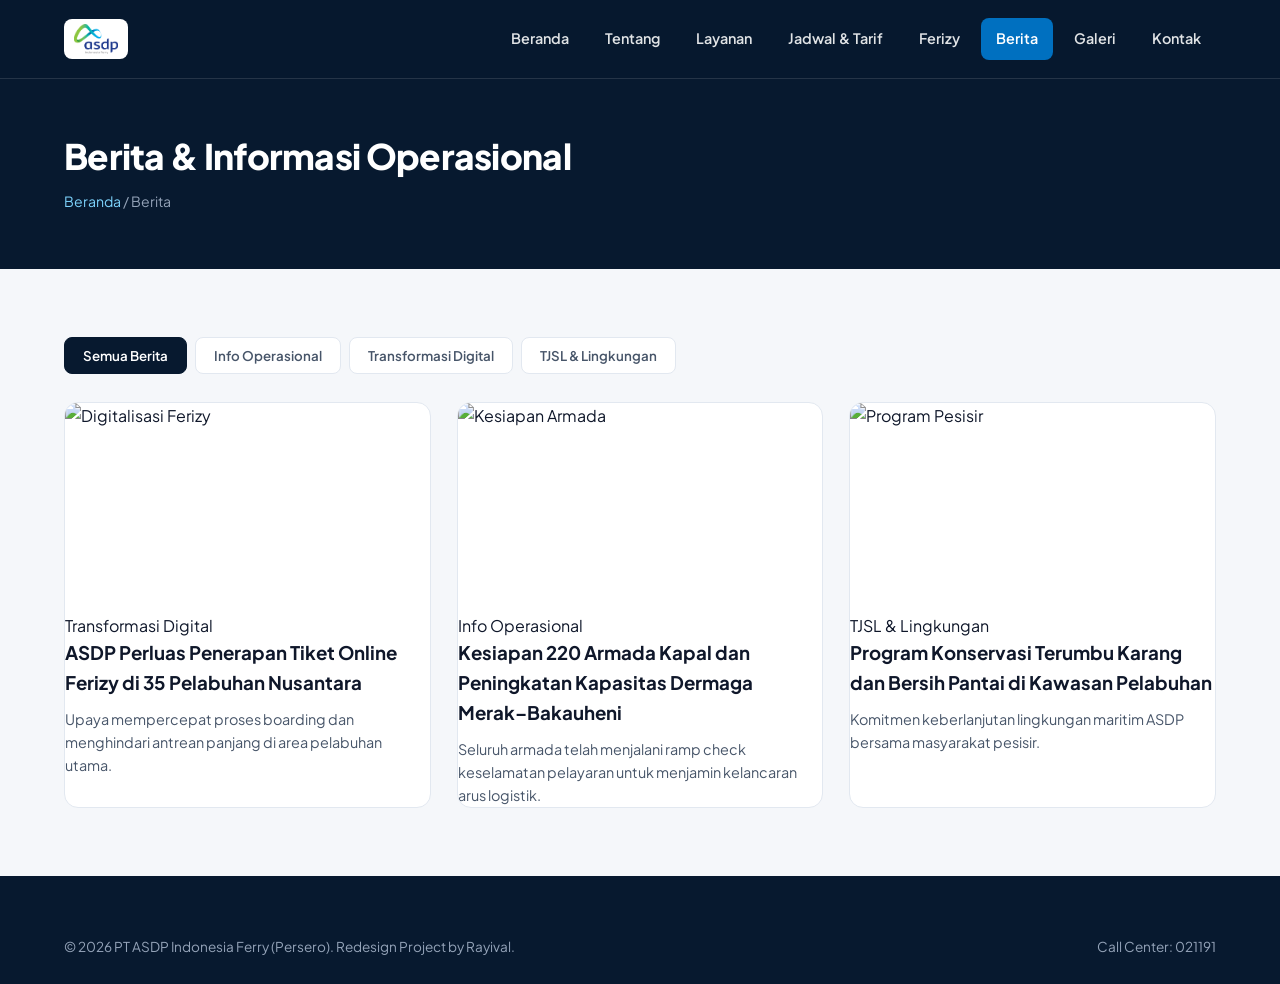
==== berita.html @ b2cc39bd "commit pertama" ====
<!DOCTYPE html>
<html lang="id">
<head>
  <meta charset="UTF-8" />
  <meta name="viewport" content="width=device-width, initial-scale=1.0" />
  <title>Berita & Pengumuman - PT ASDP Indonesia Ferry</title>
  <link rel="stylesheet" href="css/style.css" />
</head>
<body>

<header id="rayival_header">
    <div class="rayival_container rayival_nav_wrapper">
      <a href="index.html" class="rayival_logo">
        <img src="assets/logo.png" alt="Logo PT ASDP Indonesia Ferry" class="rayival_logo_img" />
      </a>
      <nav id="rayival_nav_menu">
        <ul class="rayival_nav_list">
          <li><a href="index.html" class="rayival_nav_link rayival_active">Beranda</a></li>
          <li><a href="tentang.html" class="rayival_nav_link">Tentang</a></li>
          <li><a href="layanan.html" class="rayival_nav_link">Layanan</a></li>
          <li><a href="jadwal-tarif.html" class="rayival_nav_link">Jadwal & Tarif</a></li>
          <li><a href="pemesanan.html" class="rayival_nav_link">Ferizy</a></li>
          <li><a href="berita.html" class="rayival_nav_link">Berita</a></li>
          <li><a href="galeri.html" class="rayival_nav_link">Galeri</a></li>
          <li><a href="kontak.html" class="rayival_nav_link">Kontak</a></li>
        </ul>
      </nav>
      <button id="rayival_mobile_toggle" aria-label="Buka Navigasi">&#9776;</button>
    </div>
  </header>

  <section class="rayival_page_banner">
    <div class="rayival_container">
      <h1>Berita & Informasi Operasional</h1>
      <p class="rayival_breadcrumb"><a href="index.html">Beranda</a> / Berita</p>
    </div>
  </section>

  <section class="rayival_section">
    <div class="rayival_container">
      <!-- FILTER KATEGORI -->
      <div class="rayival_filter_bar">
        <button class="rayival_filter_btn rayival_active_filter" data-filter="all">Semua Berita</button>
        <button class="rayival_filter_btn" data-filter="operasional">Info Operasional</button>
        <button class="rayival_filter_btn" data-filter="digital">Transformasi Digital</button>
        <button class="rayival_filter_btn" data-filter="csr">TJSL & Lingkungan</button>
      </div>

      <div class="rayival_grid_3">
        <article class="rayival_card rayival_berita_card" data-category="digital">
          <img src="https://images.unsplash.com/photo-1551288049-bebda4e38f71?auto=format&fit=crop&w=800&q=80" alt="Digitalisasi Ferizy" class="rayival_card_img" />
          <span class="rayival_badge">Transformasi Digital</span>
          <h3 style="margin-bottom:10px;">ASDP Perluas Penerapan Tiket Online Ferizy di 35 Pelabuhan Nusantara</h3>
          <p class="rayival_subtitle" style="font-size:0.9rem;">Upaya mempercepat proses boarding dan menghindari antrean panjang di area pelabuhan utama.</p>
        </article>

        <article class="rayival_card rayival_berita_card" data-category="operasional">
          <img src="https://images.unsplash.com/photo-1500930287596-c1ecaa373bb2?auto=format&fit=crop&w=800&q=80" alt="Kesiapan Armada" class="rayival_card_img" />
          <span class="rayival_badge">Info Operasional</span>
          <h3 style="margin-bottom:10px;">Kesiapan 220 Armada Kapal dan Peningkatan Kapasitas Dermaga Merak–Bakauheni</h3>
          <p class="rayival_subtitle" style="font-size:0.9rem;">Seluruh armada telah menjalani ramp check keselamatan pelayaran untuk menjamin kelancaran arus logistik.</p>
        </article>

        <article class="rayival_card rayival_berita_card" data-category="csr">
          <img src="https://images.unsplash.com/photo-1507525428034-b723cf961d3e?auto=format&fit=crop&w=800&q=80" alt="Program Pesisir" class="rayival_card_img" />
          <span class="rayival_badge">TJSL & Lingkungan</span>
          <h3 style="margin-bottom:10px;">Program Konservasi Terumbu Karang dan Bersih Pantai di Kawasan Pelabuhan</h3>
          <p class="rayival_subtitle" style="font-size:0.9rem;">Komitmen keberlanjutan lingkungan maritim ASDP bersama masyarakat pesisir.</p>
        </article>
      </div>
    </div>
  </section>

  <footer id="rayival_footer">
    <div class="rayival_container">
      <div class="rayival_footer_bottom" style="padding-top:0;">
        <span>&copy; 2026 PT ASDP Indonesia Ferry (Persero). Redesign Project by Rayival.</span>
        <span>Call Center: 021191</span>
      </div>
    </div>
  </footer>

  <script src="js/script.js"></script>
</body>
</html>
---- css/style.css ----
@import url('https://fonts.googleapis.com/css2?family=Plus+Jakarta+Sans:wght@400;500;600;700;800&display=swap');

:root {
  --rayival-navy: #07192F;
  --rayival-navy-soft: #0F294A;
  --rayival-blue: #0070C0;
  --rayival-blue-hover: #005696;
  --rayival-bg: #F5F7FA;
  --rayival-surface: #FFFFFF;
  --rayival-ink: #0F172A;
  --rayival-muted: #475569;
  --rayival-border: #E2E8F0;
  --rayival-radius: 14px;
  --rayival-shadow: 0 18px 36px -12px rgba(7, 25, 47, 0.12);
}

* {
  margin: 0;
  padding: 0;
  box-sizing: border-box;
  font-family: 'Plus Jakarta Sans', sans-serif;
}

html {
  scroll-behavior: smooth;
}

body {
  background-color: var(--rayival-bg);
  color: var(--rayival-ink);
  line-height: 1.6;
  overflow-x: hidden;
  -webkit-font-smoothing: antialiased;
}

.rayival_container {
  width: 90%;
  max-width: 1240px;
  margin: 0 auto;
}

#rayival_header {
  position: fixed;
  top: 0;
  left: 0;
  right: 0;
  z-index: 1000;
  background: rgba(7, 25, 47, 0.65);
  backdrop-filter: blur(14px);
  -webkit-backdrop-filter: blur(14px);
  border-bottom: 1px solid rgba(255, 255, 255, 0.12);
  transition: background-color 0.3s ease, box-shadow 0.3s ease, border-color 0.3s ease;
}

#rayival_header.rayival_scrolled {
  background: rgba(255, 255, 255, 0.97);
  border-bottom: 1px solid var(--rayival-border);
  box-shadow: 0 4px 20px rgba(7, 25, 47, 0.06);
}

.rayival_nav_wrapper {
  display: flex;
  align-items: center;
  justify-content: space-between;
  height: 78px;
}

.rayival_logo {
  display: flex;
  align-items: center;
  text-decoration: none;
}

.rayival_logo_img {
  height: 40px;
  width: auto;
  object-fit: contain;
  background: var(--rayival-surface);
  padding: 5px 10px;
  border-radius: 8px;
}

.rayival_nav_list {
  display: flex;
  align-items: center;
  list-style: none;
  gap: 6px;
}

.rayival_nav_link {
  display: inline-block;
  text-decoration: none;
  color: rgba(255, 255, 255, 0.88);
  font-size: 0.9rem;
  font-weight: 600;
  padding: 9px 15px;
  border-radius: 8px;
  transition: all 0.25s ease;
}

.rayival_nav_link:hover {
  color: #FFFFFF;
  background: rgba(255, 255, 255, 0.16);
}

.rayival_nav_link.rayival_active {
  color: #FFFFFF;
  background: var(--rayival-blue);
}

#rayival_header.rayival_scrolled .rayival_nav_link {
  color: var(--rayival-muted);
}

#rayival_header.rayival_scrolled .rayival_nav_link:hover {
  color: var(--rayival-navy);
  background: var(--rayival-bg);
}

#rayival_header.rayival_scrolled .rayival_nav_link.rayival_active {
  color: #FFFFFF;
  background: var(--rayival-blue);
}

#rayival_mobile_toggle {
  display: none;
  background: rgba(255, 255, 255, 0.15);
  border: 1px solid rgba(255, 255, 255, 0.3);
  color: #FFFFFF;
  font-size: 1.3rem;
  padding: 6px 12px;
  border-radius: 8px;
  cursor: pointer;
}

#rayival_header.rayival_scrolled #rayival_mobile_toggle {
  color: var(--rayival-navy);
  border-color: var(--rayival-border);
  background: var(--rayival-bg);
}

#rayival_hero {
  position: relative;
  min-height: 88vh;
  display: flex;
  align-items: center;
  padding: 130px 0 150px;
  background-color: var(--rayival-navy);
  color: #FFFFFF;
  overflow: hidden;
}

.rayival_hero_slides {
  position: absolute;
  inset: 0;
  z-index: 0;
}

.rayival_hero_slide {
  position: absolute;
  inset: 0;
  background-size: cover;
  background-position: center;
  opacity: 0;
  transform: scale(1.04);
  transition: opacity 1s ease, transform 6s ease;
}

.rayival_hero_slide.rayival_slide_active {
  opacity: 1;
  transform: scale(1);
}

.rayival_hero_overlay {
  position: absolute;
  inset: 0;
  z-index: 1;
  background: linear-gradient(100deg, rgba(7, 25, 47, 0.9) 38%, rgba(7, 25, 47, 0.38) 100%);
}

.rayival_hero_inner {
  position: relative;
  z-index: 2;
  max-width: 700px;
}

.rayival_hero_kicker {
  display: inline-block;
  font-size: 0.78rem;
  font-weight: 700;
  letter-spacing: 0.12em;
  text-transform: uppercase;
  color: #7DD3FC;
  margin-bottom: 14px;
}

.rayival_hero_title {
  font-size: 3.25rem;
  font-weight: 800;
  line-height: 1.14;
  letter-spacing: -0.03em;
  margin-bottom: 18px;
}

.rayival_hero_desc {
  font-size: 1.06rem;
  color: #E2E8F0;
  margin-bottom: 32px;
  max-width: 560px;
}

.rayival_slide_dots {
  display: flex;
  gap: 10px;
  margin-top: 40px;
}

.rayival_slide_dot {
  width: 30px;
  height: 4px;
  border-radius: 4px;
  background: rgba(255, 255, 255, 0.32);
  border: none;
  cursor: pointer;
  transition: all 0.3s ease;
}

.rayival_slide_dot.rayival_dot_active {
  width: 52px;
  background: #FFFFFF;
}

.rayival_btn_group {
  display: flex;
  gap: 14px;
  flex-wrap: wrap;
}

.rayival_btn {
  display: inline-flex;
  align-items: center;
  justify-content: center;
  padding: 13px 26px;
  border-radius: 10px;
  font-weight: 700;
  font-size: 0.92rem;
  text-decoration: none;
  border: none;
  cursor: pointer;
  transition: all 0.25s ease;
}

.rayival_btn_primary {
  background: var(--rayival-blue);
  color: #FFFFFF;
}

.rayival_btn_primary:hover {
  background: var(--rayival-blue-hover);
  transform: translateY(-2px);
}

.rayival_btn_glass {
  background: rgba(255, 255, 255, 0.12);
  color: #FFFFFF;
  border: 1px solid rgba(255, 255, 255, 0.35);
}

.rayival_btn_glass:hover {
  background: rgba(255, 255, 255, 0.22);
}

.rayival_btn_outline {
  background: var(--rayival-surface);
  color: var(--rayival-navy);
  border: 1.5px solid var(--rayival-border);
}

.rayival_btn_outline:hover {
  border-color: var(--rayival-blue);
  color: var(--rayival-blue);
}

.rayival_floating_wrap {
  position: relative;
  z-index: 10;
  margin-top: -76px;
  margin-bottom: 56px;
}

.rayival_floating_card,
.rayival_widget_card {
  background: var(--rayival-surface);
  border-radius: 16px;
  padding: 28px 32px;
  box-shadow: 0 24px 48px -12px rgba(7, 25, 47, 0.14);
  border: 1px solid var(--rayival-border);
}

.rayival_widget_title {
  font-size: 1.25rem;
  font-weight: 800;
  color: var(--rayival-navy);
  margin-bottom: 6px;
}

.rayival_bar_top {
  display: flex;
  justify-content: space-between;
  align-items: center;
  margin-bottom: 18px;
  flex-wrap: wrap;
  gap: 8px;
}

.rayival_bar_title {
  font-size: 1.08rem;
  font-weight: 800;
  color: var(--rayival-navy);
}

.rayival_bar_grid {
  display: grid;
  grid-template-columns: 1.3fr 1.3fr 1fr auto;
  gap: 16px;
  align-items: end;
}

.rayival_form_group {
  margin-bottom: 16px;
}

.rayival_label {
  display: block;
  font-size: 0.76rem;
  font-weight: 700;
  text-transform: uppercase;
  letter-spacing: 0.05em;
  color: var(--rayival-muted);
  margin-bottom: 6px;
}

.rayival_select,
.rayival_input,
.rayival_textarea {
  width: 100%;
  padding: 12px 14px;
  border: 1.5px solid var(--rayival-border);
  border-radius: 10px;
  font-size: 0.92rem;
  font-weight: 500;
  color: var(--rayival-ink);
  background: var(--rayival-bg);
  transition: border-color 0.2s, background-color 0.2s;
}

.rayival_select:focus,
.rayival_input:focus,
.rayival_textarea:focus {
  outline: none;
  border-color: var(--rayival-blue);
  background: var(--rayival-surface);
}

.rayival_result_box {
  margin-top: 16px;
  padding: 14px 18px;
  background: #F0F7FF;
  border-left: 4px solid var(--rayival-blue);
  border-radius: 8px;
  font-size: 0.92rem;
  color: var(--rayival-navy);
}

.rayival_alert_success {
  display: none;
  background: #ECFDF5;
  border: 1px solid #A7F3D0;
  color: #065F46;
  padding: 14px 16px;
  border-radius: 10px;
  margin-top: 16px;
  font-size: 0.92rem;
  font-weight: 500;
}

.rayival_page_banner {
  background: var(--rayival-navy);
  color: #FFFFFF;
  padding: 128px 0 56px;
}

.rayival_page_banner h1 {
  font-size: 2.2rem;
  font-weight: 800;
  letter-spacing: -0.02em;
  margin-bottom: 6px;
}

.rayival_breadcrumb {
  font-size: 0.88rem;
  color: #94A3B8;
}

.rayival_breadcrumb a {
  color: #7DD3FC;
  text-decoration: none;
}

.rayival_section {
  padding: 68px 0;
}

.rayival_section_alt {
  padding: 68px 0;
  background: var(--rayival-surface);
  border-top: 1px solid var(--rayival-border);
  border-bottom: 1px solid var(--rayival-border);
}

.rayival_section_header {
  max-width: 640px;
  margin-bottom: 40px;
}

.rayival_eyebrow {
  display: block;
  font-size: 0.78rem;
  font-weight: 700;
  letter-spacing: 0.1em;
  text-transform: uppercase;
  color: var(--rayival-blue);
  margin-bottom: 8px;
}

.rayival_title {
  font-size: 2.05rem;
  font-weight: 800;
  color: var(--rayival-navy);
  letter-spacing: -0.025em;
  line-height: 1.22;
  margin-bottom: 10px;
}

.rayival_subtitle {
  color: var(--rayival-muted);
  font-size: 0.96rem;
}

.rayival_grid_4 {
  display: grid;
  grid-template-columns: repeat(4, 1fr);
  gap: 20px;
}

.rayival_grid_3 {
  display: grid;
  grid-template-columns: repeat(3, 1fr);
  gap: 26px;
}

.rayival_grid_2 {
  display: grid;
  grid-template-columns: repeat(2, 1fr);
  gap: 32px;
}

.rayival_stat_card {
  background: var(--rayival-surface);
  padding: 26px;
  border-radius: var(--rayival-radius);
  border: 1px solid var(--rayival-border);
}

.rayival_stat_num {
  font-size: 2.1rem;
  font-weight: 800;
  color: var(--rayival-navy);
  letter-spacing: -0.02em;
}

.rayival_stat_label {
  color: var(--rayival-muted);
  font-size: 0.88rem;
  font-weight: 600;
  margin-top: 4px;
}

.rayival_card {
  background: var(--rayival-surface);
  border-radius: var(--rayival-radius);
  overflow: hidden;
  border: 1px solid var(--rayival-border);
  transition: transform 0.25s ease, box-shadow 0.25s ease;
}

.rayival_card:hover {
  transform: translateY(-4px);
  box-shadow: var(--rayival-shadow);
}

.rayival_card_img {
  width: 100%;
  height: 210px;
  object-fit: cover;
  display: block;
}

.rayival_card_body {
  padding: 24px;
}

.rayival_pill {
  display: inline-block;
  padding: 4px 10px;
  border-radius: 6px;
  font-size: 0.76rem;
  font-weight: 700;
}

.rayival_pill_blue {
  background: #EFF6FF;
  color: #1D4ED8;
}

.rayival_pill_green {
  background: #ECFDF5;
  color: #047857;
}

.rayival_table_wrap {
  overflow-x: auto;
  background: var(--rayival-surface);
  border-radius: var(--rayival-radius);
  border: 1px solid var(--rayival-border);
}

.rayival_table {
  width: 100%;
  border-collapse: collapse;
  text-align: left;
}

.rayival_table th {
  background: var(--rayival-bg);
  color: var(--rayival-navy);
  padding: 15px 20px;
  font-size: 0.82rem;
  font-weight: 700;
  text-transform: uppercase;
  border-bottom: 1px solid var(--rayival-border);
}

.rayival_table td {
  padding: 15px 20px;
  border-bottom: 1px solid var(--rayival-border);
  font-size: 0.92rem;
}

.rayival_table tr:last-child td {
  border-bottom: none;
}

.rayival_filter_bar {
  display: flex;
  gap: 8px;
  flex-wrap: wrap;
  margin-bottom: 28px;
}

.rayival_filter_btn {
  padding: 9px 18px;
  border-radius: 8px;
  border: 1px solid var(--rayival-border);
  background: var(--rayival-surface);
  color: var(--rayival-muted);
  font-weight: 600;
  cursor: pointer;
  transition: all 0.2s ease;
}

.rayival_filter_btn.rayival_active_filter,
.rayival_filter_btn:hover {
  background: var(--rayival-navy);
  color: #FFFFFF;
  border-color: var(--rayival-navy);
}

.rayival_gallery_item {
  position: relative;
  border-radius: var(--rayival-radius);
  overflow: hidden;
  cursor: pointer;
  height: 250px;
}

.rayival_gallery_item img {
  width: 100%;
  height: 100%;
  object-fit: cover;
  transition: transform 0.35s ease;
}

.rayival_gallery_item:hover img {
  transform: scale(1.05);
}

.rayival_gallery_caption {
  position: absolute;
  bottom: 0;
  left: 0;
  right: 0;
  background: linear-gradient(transparent, rgba(7, 25, 47, 0.92));
  color: #FFFFFF;
  padding: 20px 16px 14px;
  font-size: 0.92rem;
  font-weight: 600;
}

#rayival_lightbox {
  display: none;
  position: fixed;
  inset: 0;
  background: rgba(7, 25, 47, 0.9);
  z-index: 2000;
  align-items: center;
  justify-content: center;
  padding: 20px;
}

.rayival_lightbox_content {
  max-width: 820px;
  width: 100%;
  background: var(--rayival-surface);
  border-radius: var(--rayival-radius);
  overflow: hidden;
}

.rayival_lightbox_content img {
  width: 100%;
  max-height: 70vh;
  object-fit: cover;
}

.rayival_lightbox_footer {
  padding: 16px 22px;
  display: flex;
  justify-content: space-between;
  align-items: center;
}

#rayival_footer {
  background: var(--rayival-navy);
  color: #94A3B8;
  padding: 60px 0 26px;
}

.rayival_footer_grid {
  display: grid;
  grid-template-columns: 1.4fr 1fr 1fr 1.2fr;
  gap: 32px;
  padding-bottom: 36px;
  border-bottom: 1px solid rgba(255, 255, 255, 0.1);
}

.rayival_footer_title {
  color: #FFFFFF;
  font-size: 0.96rem;
  font-weight: 700;
  margin-bottom: 14px;
}

.rayival_footer_links {
  list-style: none;
}

.rayival_footer_links li {
  margin-bottom: 9px;
}

.rayival_footer_links a {
  color: #94A3B8;
  text-decoration: none;
  font-size: 0.88rem;
  transition: color 0.2s ease;
}

.rayival_footer_links a:hover {
  color: #FFFFFF;
}

.rayival_footer_bottom {
  padding-top: 22px;
  display: flex;
  justify-content: space-between;
  align-items: center;
  flex-wrap: wrap;
  gap: 12px;
  font-size: 0.85rem;
}

@media (max-width: 992px) {
  .rayival_bar_grid,
  .rayival_grid_2,
  .rayival_footer_grid {
    grid-template-columns: 1fr;
  }

  .rayival_grid_4,
  .rayival_grid_3 {
    grid-template-columns: repeat(2, 1fr);
  }

  .rayival_hero_title {
    font-size: 2.4rem;
  }
}

@media (max-width: 768px) {
  #rayival_mobile_toggle {
    display: block;
  }

  #rayival_nav_menu {
    display: none;
    position: absolute;
    top: 78px;
    left: 0;
    right: 0;
    background: var(--rayival-surface);
    padding: 16px;
    border-bottom: 1px solid var(--rayival-border);
    box-shadow: 0 12px 24px rgba(0, 0, 0, 0.1);
  }

  #rayival_nav_menu.rayival_menu_open {
    display: block;
  }

  .rayival_nav_list {
    flex-direction: column;
    align-items: stretch;
  }

  .rayival_nav_link {
    display: block;
    color: var(--rayival-ink);
  }

  .rayival_nav_link:hover {
    color: var(--rayival-navy);
    background: var(--rayival-bg);
  }

  .rayival_nav_link.rayival_active {
    color: #FFFFFF;
    background: var(--rayival-blue);
  }

  .rayival_grid_4,
  .rayival_grid_3 {
    grid-template-columns: 1fr;
  }

  .rayival_hero_title {
    font-size: 2rem;
  }
}
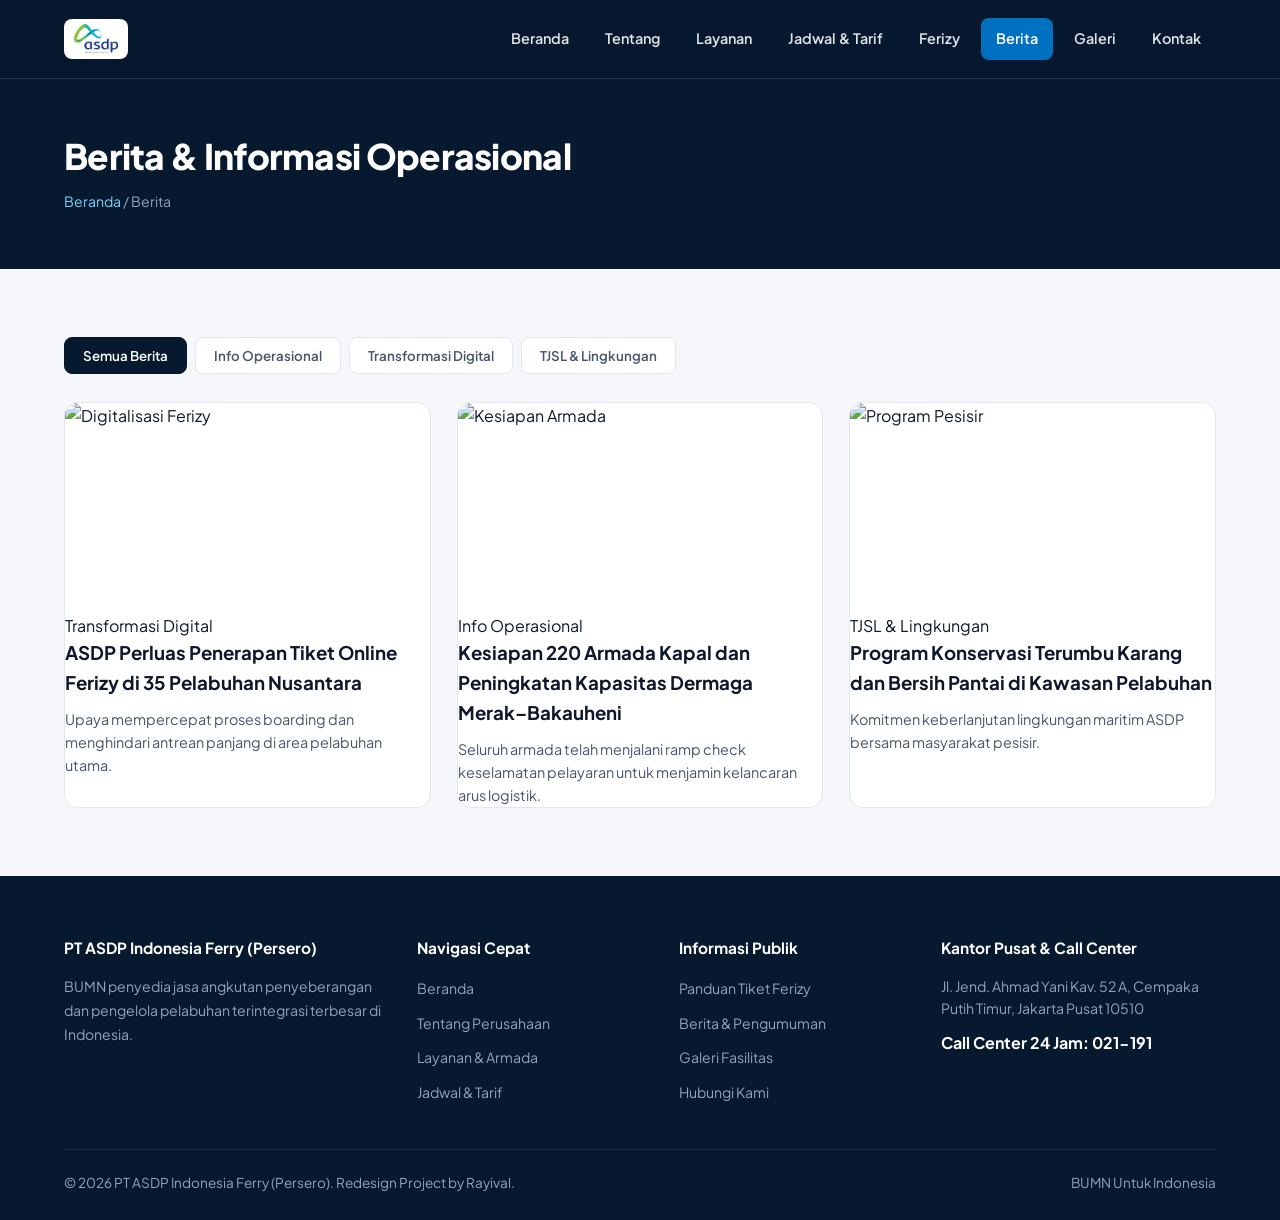
==== commit 1f621337: "update footer di semua page" ====
--- a/berita.html
+++ b/berita.html
@@ -71,11 +71,41 @@
     </div>
   </section>
 
+<!-- FOOTER -->
   <footer id="rayival_footer">
     <div class="rayival_container">
-      <div class="rayival_footer_bottom" style="padding-top:0;">
+      <div class="rayival_footer_grid">
+        <div>
+          <h4 class="rayival_footer_title">PT ASDP Indonesia Ferry (Persero)</h4>
+          <p style="font-size: 0.88rem; line-height: 1.7;">BUMN penyedia jasa angkutan penyeberangan dan pengelola pelabuhan terintegrasi terbesar di Indonesia.</p>
+        </div>
+        <div>
+          <h4 class="rayival_footer_title">Navigasi Cepat</h4>
+          <ul class="rayival_footer_links">
+            <li><a href="index.html">Beranda</a></li>
+            <li><a href="tentang.html">Tentang Perusahaan</a></li>
+            <li><a href="layanan.html">Layanan & Armada</a></li>
+            <li><a href="jadwal-tarif.html">Jadwal & Tarif</a></li>
+          </ul>
+        </div>
+        <div>
+          <h4 class="rayival_footer_title">Informasi Publik</h4>
+          <ul class="rayival_footer_links">
+            <li><a href="pemesanan.html">Panduan Tiket Ferizy</a></li>
+            <li><a href="berita.html">Berita & Pengumuman</a></li>
+            <li><a href="galeri.html">Galeri Fasilitas</a></li>
+            <li><a href="kontak.html">Hubungi Kami</a></li>
+          </ul>
+        </div>
+        <div>
+          <h4 class="rayival_footer_title">Kantor Pusat & Call Center</h4>
+          <p style="font-size: 0.88rem;">Jl. Jend. Ahmad Yani Kav. 52 A, Cempaka Putih Timur, Jakarta Pusat 10510</p>
+          <p style="margin-top: 10px; color: #FFFFFF; font-weight: 700;">Call Center 24 Jam: 021-191</p>
+        </div>
+      </div>
+      <div class="rayival_footer_bottom">
         <span>&copy; 2026 PT ASDP Indonesia Ferry (Persero). Redesign Project by Rayival.</span>
-        <span>Call Center: 021191</span>
+        <span>BUMN Untuk Indonesia</span>
       </div>
     </div>
   </footer>
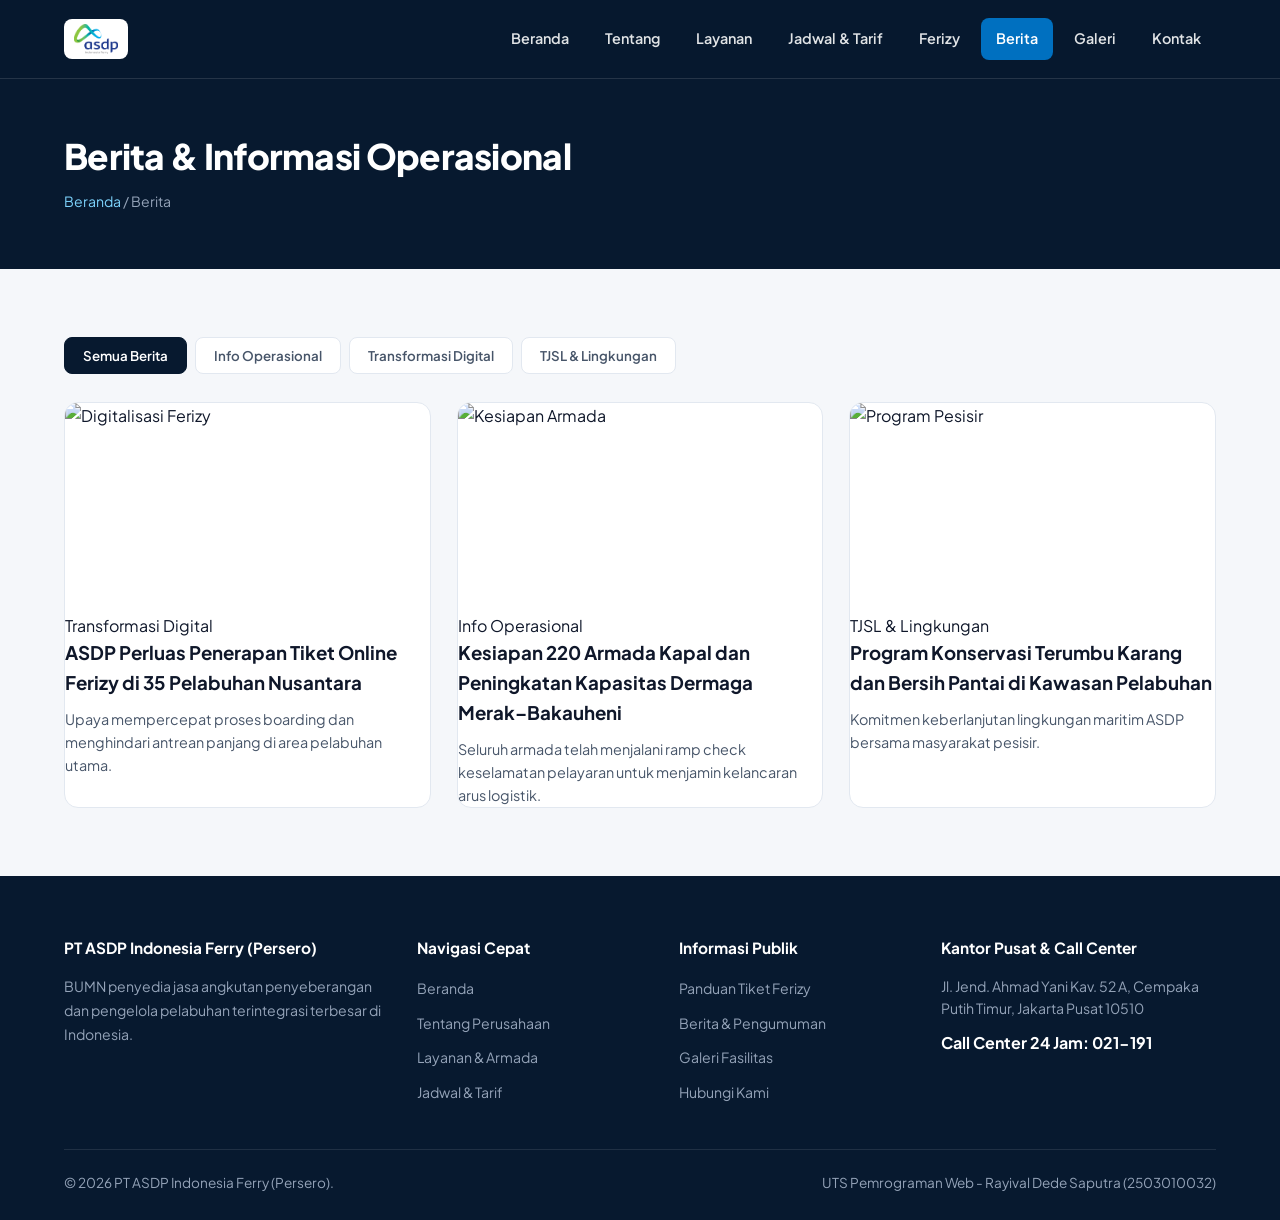
==== commit 4ca46dd4: "update header dan footer di panggil" ====
--- a/berita.html
+++ b/berita.html
@@ -8,26 +8,8 @@
 </head>
 <body>
 
-<header id="rayival_header">
-    <div class="rayival_container rayival_nav_wrapper">
-      <a href="index.html" class="rayival_logo">
-        <img src="assets/logo.png" alt="Logo PT ASDP Indonesia Ferry" class="rayival_logo_img" />
-      </a>
-      <nav id="rayival_nav_menu">
-        <ul class="rayival_nav_list">
-          <li><a href="index.html" class="rayival_nav_link rayival_active">Beranda</a></li>
-          <li><a href="tentang.html" class="rayival_nav_link">Tentang</a></li>
-          <li><a href="layanan.html" class="rayival_nav_link">Layanan</a></li>
-          <li><a href="jadwal-tarif.html" class="rayival_nav_link">Jadwal & Tarif</a></li>
-          <li><a href="pemesanan.html" class="rayival_nav_link">Ferizy</a></li>
-          <li><a href="berita.html" class="rayival_nav_link">Berita</a></li>
-          <li><a href="galeri.html" class="rayival_nav_link">Galeri</a></li>
-          <li><a href="kontak.html" class="rayival_nav_link">Kontak</a></li>
-        </ul>
-      </nav>
-      <button id="rayival_mobile_toggle" aria-label="Buka Navigasi">&#9776;</button>
-    </div>
-  </header>
+  <!-- HEADER -->
+  <div id="rayival_header_placeholder"></div>
 
   <section class="rayival_page_banner">
     <div class="rayival_container">
@@ -71,44 +53,8 @@
     </div>
   </section>
 
-<!-- FOOTER -->
-  <footer id="rayival_footer">
-    <div class="rayival_container">
-      <div class="rayival_footer_grid">
-        <div>
-          <h4 class="rayival_footer_title">PT ASDP Indonesia Ferry (Persero)</h4>
-          <p style="font-size: 0.88rem; line-height: 1.7;">BUMN penyedia jasa angkutan penyeberangan dan pengelola pelabuhan terintegrasi terbesar di Indonesia.</p>
-        </div>
-        <div>
-          <h4 class="rayival_footer_title">Navigasi Cepat</h4>
-          <ul class="rayival_footer_links">
-            <li><a href="index.html">Beranda</a></li>
-            <li><a href="tentang.html">Tentang Perusahaan</a></li>
-            <li><a href="layanan.html">Layanan & Armada</a></li>
-            <li><a href="jadwal-tarif.html">Jadwal & Tarif</a></li>
-          </ul>
-        </div>
-        <div>
-          <h4 class="rayival_footer_title">Informasi Publik</h4>
-          <ul class="rayival_footer_links">
-            <li><a href="pemesanan.html">Panduan Tiket Ferizy</a></li>
-            <li><a href="berita.html">Berita & Pengumuman</a></li>
-            <li><a href="galeri.html">Galeri Fasilitas</a></li>
-            <li><a href="kontak.html">Hubungi Kami</a></li>
-          </ul>
-        </div>
-        <div>
-          <h4 class="rayival_footer_title">Kantor Pusat & Call Center</h4>
-          <p style="font-size: 0.88rem;">Jl. Jend. Ahmad Yani Kav. 52 A, Cempaka Putih Timur, Jakarta Pusat 10510</p>
-          <p style="margin-top: 10px; color: #FFFFFF; font-weight: 700;">Call Center 24 Jam: 021-191</p>
-        </div>
-      </div>
-      <div class="rayival_footer_bottom">
-        <span>&copy; 2026 PT ASDP Indonesia Ferry (Persero). Redesign Project by Rayival.</span>
-        <span>BUMN Untuk Indonesia</span>
-      </div>
-    </div>
-  </footer>
+  <!-- FOOTER -->
+  <div id="rayival_footer_placeholder"></div>
 
   <script src="js/script.js"></script>
 </body>
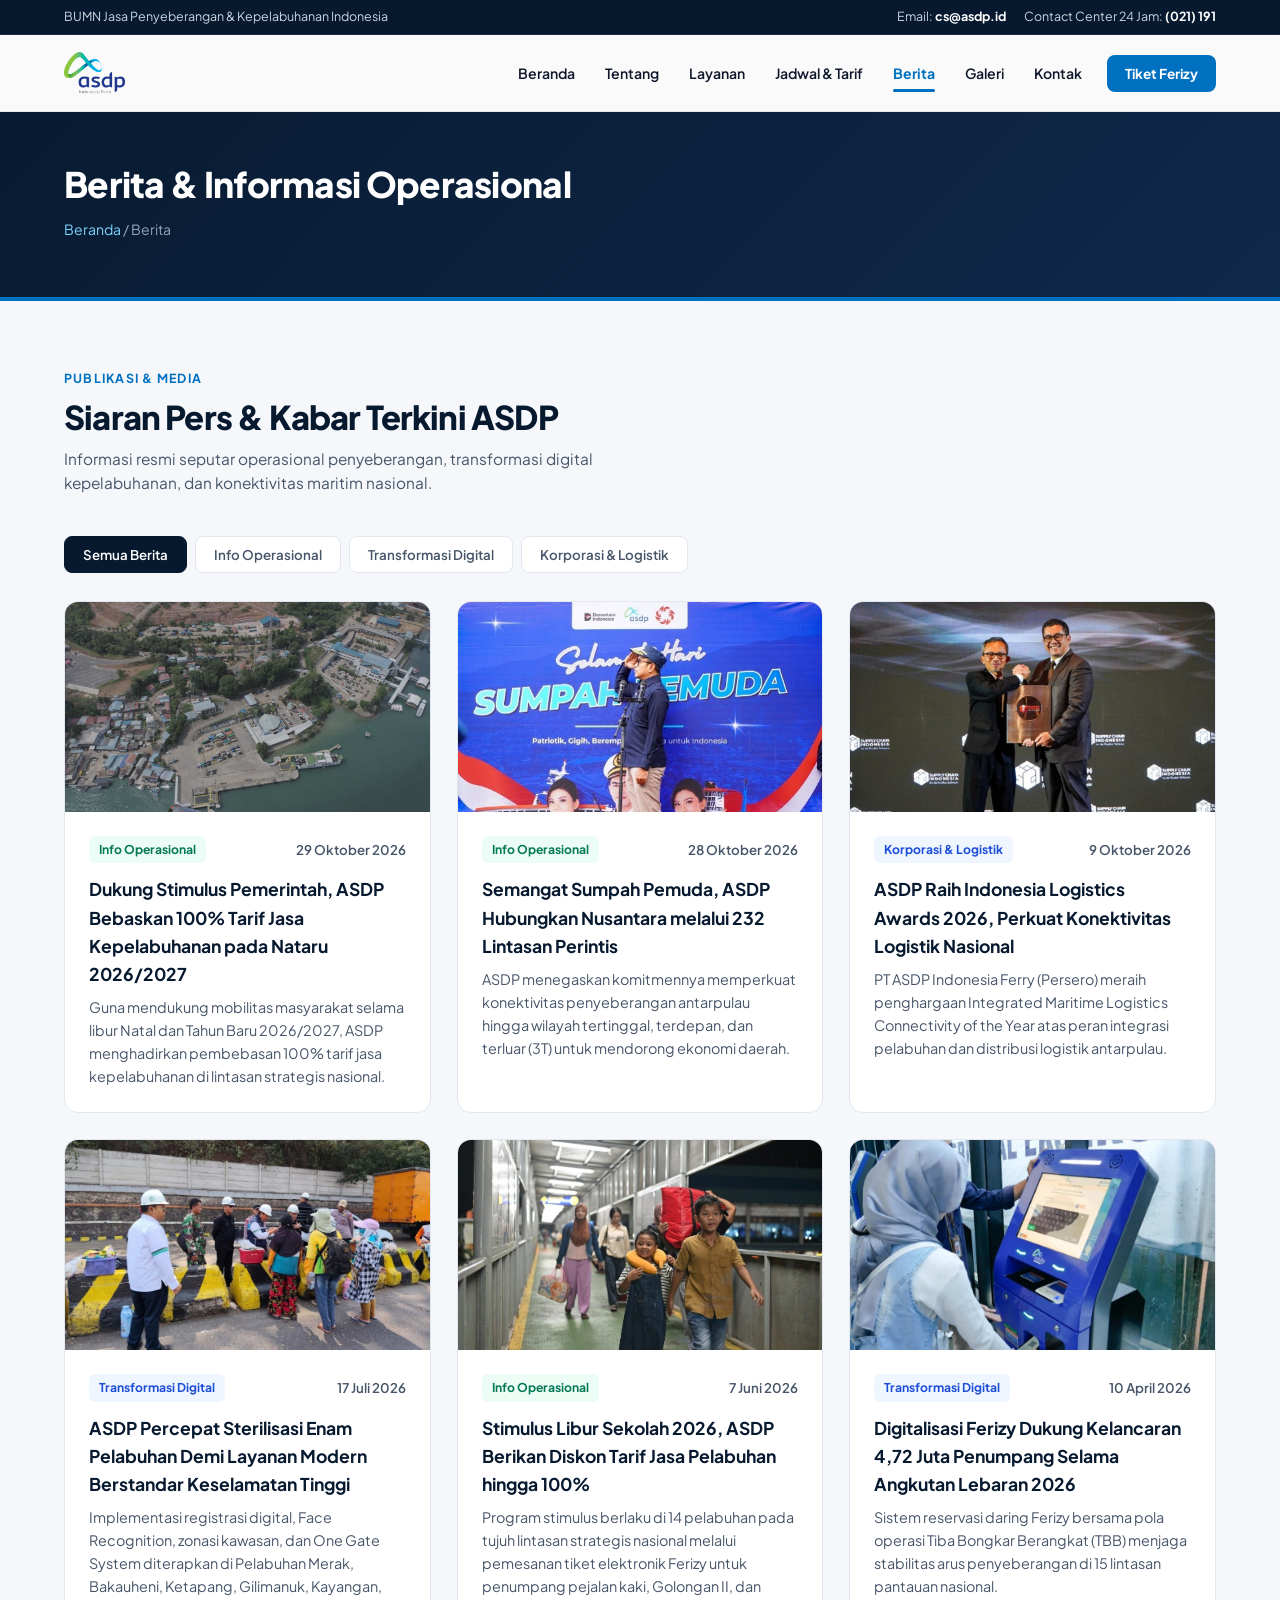
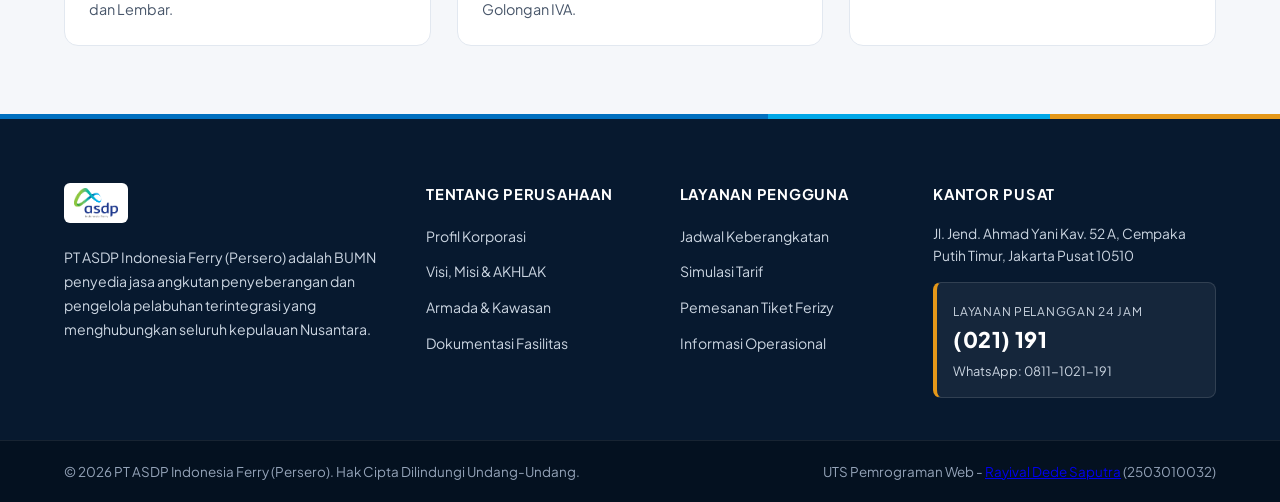
==== commit 2dd8d49b: "update beberapa section" ====
--- a/berita.html
+++ b/berita.html
@@ -3,57 +3,125 @@
 <head>
   <meta charset="UTF-8" />
   <meta name="viewport" content="width=device-width, initial-scale=1.0" />
-  <title>Berita & Pengumuman - PT ASDP Indonesia Ferry</title>
+  <title>Berita &amp; Pengumuman - PT ASDP Indonesia Ferry (Persero)</title>
   <link rel="stylesheet" href="css/style.css" />
 </head>
 <body>
 
-  <!-- HEADER -->
+  <!-- Header -->
   <div id="rayival_header_placeholder"></div>
 
   <section class="rayival_page_banner">
     <div class="rayival_container">
-      <h1>Berita & Informasi Operasional</h1>
+      <h1>Berita &amp; Informasi Operasional</h1>
       <p class="rayival_breadcrumb"><a href="index.html">Beranda</a> / Berita</p>
     </div>
   </section>
 
   <section class="rayival_section">
     <div class="rayival_container">
-      <!-- FILTER KATEGORI -->
+      <div class="rayival_section_header">
+        <span class="rayival_eyebrow">Publikasi &amp; Media</span>
+        <h2 class="rayival_title">Siaran Pers &amp; Kabar Terkini ASDP</h2>
+        <p class="rayival_subtitle">Informasi resmi seputar operasional penyeberangan, transformasi digital kepelabuhanan, dan konektivitas maritim nasional.</p>
+      </div>
+
       <div class="rayival_filter_bar">
         <button class="rayival_filter_btn rayival_active_filter" data-filter="all">Semua Berita</button>
         <button class="rayival_filter_btn" data-filter="operasional">Info Operasional</button>
         <button class="rayival_filter_btn" data-filter="digital">Transformasi Digital</button>
-        <button class="rayival_filter_btn" data-filter="csr">TJSL & Lingkungan</button>
+        <button class="rayival_filter_btn" data-filter="korporasi">Korporasi &amp; Logistik</button>
       </div>
 
       <div class="rayival_grid_3">
-        <article class="rayival_card rayival_berita_card" data-category="digital">
-          <img src="https://images.unsplash.com/photo-1551288049-bebda4e38f71?auto=format&fit=crop&w=800&q=80" alt="Digitalisasi Ferizy" class="rayival_card_img" />
-          <span class="rayival_badge">Transformasi Digital</span>
-          <h3 style="margin-bottom:10px;">ASDP Perluas Penerapan Tiket Online Ferizy di 35 Pelabuhan Nusantara</h3>
-          <p class="rayival_subtitle" style="font-size:0.9rem;">Upaya mempercepat proses boarding dan menghindari antrean panjang di area pelabuhan utama.</p>
+        <article class="rayival_card rayival_berita_card" data-category="operasional">
+          <img src="assets/berita/bebasTarif.png" alt="Stimulus Tarif Jasa Kepelabuhanan Nataru 2026/2027" class="rayival_card_img" />
+          <div class="rayival_card_body">
+            <div style="display: flex; justify-content: space-between; align-items: center; gap: 8px; flex-wrap: wrap;">
+              <span class="rayival_pill rayival_pill_green">Info Operasional</span>
+              <small style="color: var(--rayival-muted); font-weight: 600;">29 Oktober 2026</small>
+            </div>
+            <h3 style="margin: 12px 0 8px; color: var(--rayival-navy); font-size: 1.1rem;">Dukung Stimulus Pemerintah, ASDP Bebaskan 100% Tarif Jasa Kepelabuhanan pada Nataru 2026/2027</h3>
+            <p class="rayival_subtitle" style="font-size: 0.9rem;">
+              Guna mendukung mobilitas masyarakat selama libur Natal dan Tahun Baru 2026/2027, ASDP menghadirkan pembebasan 100% tarif jasa kepelabuhanan di lintasan strategis nasional.
+            </p>
+          </div>
         </article>
 
         <article class="rayival_card rayival_berita_card" data-category="operasional">
-          <img src="https://images.unsplash.com/photo-1500930287596-c1ecaa373bb2?auto=format&fit=crop&w=800&q=80" alt="Kesiapan Armada" class="rayival_card_img" />
-          <span class="rayival_badge">Info Operasional</span>
-          <h3 style="margin-bottom:10px;">Kesiapan 220 Armada Kapal dan Peningkatan Kapasitas Dermaga Merak–Bakauheni</h3>
-          <p class="rayival_subtitle" style="font-size:0.9rem;">Seluruh armada telah menjalani ramp check keselamatan pelayaran untuk menjamin kelancaran arus logistik.</p>
+          <img src="assets/berita/sumpahPemuda.png" alt="Konektivitas Lintasan Perintis ASDP" class="rayival_card_img" />
+          <div class="rayival_card_body">
+            <div style="display: flex; justify-content: space-between; align-items: center; gap: 8px; flex-wrap: wrap;">
+              <span class="rayival_pill rayival_pill_green">Info Operasional</span>
+              <small style="color: var(--rayival-muted); font-weight: 600;">28 Oktober 2026</small>
+            </div>
+            <h3 style="margin: 12px 0 8px; color: var(--rayival-navy); font-size: 1.1rem;">Semangat Sumpah Pemuda, ASDP Hubungkan Nusantara melalui 232 Lintasan Perintis</h3>
+            <p class="rayival_subtitle" style="font-size: 0.9rem;">
+              ASDP menegaskan komitmennya memperkuat konektivitas penyeberangan antarpulau hingga wilayah tertinggal, terdepan, dan terluar (3T) untuk mendorong ekonomi daerah.
+            </p>
+          </div>
         </article>
 
-        <article class="rayival_card rayival_berita_card" data-category="csr">
-          <img src="https://images.unsplash.com/photo-1507525428034-b723cf961d3e?auto=format&fit=crop&w=800&q=80" alt="Program Pesisir" class="rayival_card_img" />
-          <span class="rayival_badge">TJSL & Lingkungan</span>
-          <h3 style="margin-bottom:10px;">Program Konservasi Terumbu Karang dan Bersih Pantai di Kawasan Pelabuhan</h3>
-          <p class="rayival_subtitle" style="font-size:0.9rem;">Komitmen keberlanjutan lingkungan maritim ASDP bersama masyarakat pesisir.</p>
+        <article class="rayival_card rayival_berita_card" data-category="korporasi">
+          <img src="assets/berita/logistikAwards.png" alt="Indonesia Logistics Awards 2026" class="rayival_card_img" />
+          <div class="rayival_card_body">
+            <div style="display: flex; justify-content: space-between; align-items: center; gap: 8px; flex-wrap: wrap;">
+              <span class="rayival_pill rayival_pill_blue">Korporasi &amp; Logistik</span>
+              <small style="color: var(--rayival-muted); font-weight: 600;">9 Oktober 2026</small>
+            </div>
+            <h3 style="margin: 12px 0 8px; color: var(--rayival-navy); font-size: 1.1rem;">ASDP Raih Indonesia Logistics Awards 2026, Perkuat Konektivitas Logistik Nasional</h3>
+            <p class="rayival_subtitle" style="font-size: 0.9rem;">
+              PT ASDP Indonesia Ferry (Persero) meraih penghargaan Integrated Maritime Logistics Connectivity of the Year atas peran integrasi pelabuhan dan distribusi logistik antarpulau.
+            </p>
+          </div>
+        </article>
+
+        <article class="rayival_card rayival_berita_card" data-category="digital">
+          <img src="assets/berita/steril.png" alt="Sterilisasi Enam Pelabuhan ASDP" class="rayival_card_img" />
+          <div class="rayival_card_body">
+            <div style="display: flex; justify-content: space-between; align-items: center; gap: 8px; flex-wrap: wrap;">
+              <span class="rayival_pill rayival_pill_blue">Transformasi Digital</span>
+              <small style="color: var(--rayival-muted); font-weight: 600;">17 Juli 2026</small>
+            </div>
+            <h3 style="margin: 12px 0 8px; color: var(--rayival-navy); font-size: 1.1rem;">ASDP Percepat Sterilisasi Enam Pelabuhan Demi Layanan Modern Berstandar Keselamatan Tinggi</h3>
+            <p class="rayival_subtitle" style="font-size: 0.9rem;">
+              Implementasi registrasi digital, Face Recognition, zonasi kawasan, dan One Gate System diterapkan di Pelabuhan Merak, Bakauheni, Ketapang, Gilimanuk, Kayangan, dan Lembar.
+            </p>
+          </div>
+        </article>
+
+        <article class="rayival_card rayival_berita_card" data-category="operasional">
+          <img src="assets/berita/stimulus.png" alt="Stimulus Libur Sekolah 2026 ASDP" class="rayival_card_img" />
+          <div class="rayival_card_body">
+            <div style="display: flex; justify-content: space-between; align-items: center; gap: 8px; flex-wrap: wrap;">
+              <span class="rayival_pill rayival_pill_green">Info Operasional</span>
+              <small style="color: var(--rayival-muted); font-weight: 600;">7 Juni 2026</small>
+            </div>
+            <h3 style="margin: 12px 0 8px; color: var(--rayival-navy); font-size: 1.1rem;">Stimulus Libur Sekolah 2026, ASDP Berikan Diskon Tarif Jasa Pelabuhan hingga 100%</h3>
+            <p class="rayival_subtitle" style="font-size: 0.9rem;">
+              Program stimulus berlaku di 14 pelabuhan pada tujuh lintasan strategis nasional melalui pemesanan tiket elektronik Ferizy untuk penumpang pejalan kaki, Golongan II, dan Golongan IVA.
+            </p>
+          </div>
+        </article>
+
+        <article class="rayival_card rayival_berita_card" data-category="digital">
+          <img src="assets/berita/pelangganFerizy.png" alt="Evaluasi Digitalisasi Ferizy Mudik 2026" class="rayival_card_img" />
+          <div class="rayival_card_body">
+            <div style="display: flex; justify-content: space-between; align-items: center; gap: 8px; flex-wrap: wrap;">
+              <span class="rayival_pill rayival_pill_blue">Transformasi Digital</span>
+              <small style="color: var(--rayival-muted); font-weight: 600;">10 April 2026</small>
+            </div>
+            <h3 style="margin: 12px 0 8px; color: var(--rayival-navy); font-size: 1.1rem;">Digitalisasi Ferizy Dukung Kelancaran 4,72 Juta Penumpang Selama Angkutan Lebaran 2026</h3>
+            <p class="rayival_subtitle" style="font-size: 0.9rem;">
+              Sistem reservasi daring Ferizy bersama pola operasi Tiba Bongkar Berangkat (TBB) menjaga stabilitas arus penyeberangan di 15 lintasan pantauan nasional.
+            </p>
+          </div>
         </article>
       </div>
     </div>
   </section>
 
-  <!-- FOOTER -->
+  <!-- Footer -->
   <div id="rayival_footer_placeholder"></div>
 
   <script src="js/script.js"></script>
--- a/css/style.css
+++ b/css/style.css
@@ -5,6 +5,7 @@
   --rayival-navy-soft: #0F294A;
   --rayival-blue: #0070C0;
   --rayival-blue-hover: #005696;
+  --rayival-accent: #E59819;
   --rayival-bg: #F5F7FA;
   --rayival-surface: #FFFFFF;
   --rayival-ink: #0F172A;
@@ -45,24 +46,46 @@
   left: 0;
   right: 0;
   z-index: 1000;
-  background: rgba(7, 25, 47, 0.65);
-  backdrop-filter: blur(14px);
-  -webkit-backdrop-filter: blur(14px);
-  border-bottom: 1px solid rgba(255, 255, 255, 0.12);
-  transition: background-color 0.3s ease, box-shadow 0.3s ease, border-color 0.3s ease;
+  background-color: rgba(255, 255, 255, 0.98);
+  backdrop-filter: blur(12px);
+  -webkit-backdrop-filter: blur(12px);
+  border-bottom: 1px solid var(--rayival-border);
+  transition: box-shadow 0.3s ease;
 }
 
 #rayival_header.rayival_scrolled {
-  background: rgba(255, 255, 255, 0.97);
-  border-bottom: 1px solid var(--rayival-border);
-  box-shadow: 0 4px 20px rgba(7, 25, 47, 0.06);
+  box-shadow: 0 8px 28px rgba(7, 25, 47, 0.08);
+}
+
+.rayival_topbar {
+  background-color: var(--rayival-navy);
+  color: #CBD5E1;
+  font-size: 0.78rem;
+  border-bottom: 1px solid rgba(255, 255, 255, 0.08);
+}
+
+.rayival_topbar_inner {
+  display: flex;
+  justify-content: space-between;
+  align-items: center;
+  height: 34px;
+}
+
+.rayival_topbar_info {
+  display: flex;
+  align-items: center;
+  gap: 18px;
+}
+
+.rayival_topbar_info strong {
+  color: #FFFFFF;
 }
 
 .rayival_nav_wrapper {
   display: flex;
   align-items: center;
   justify-content: space-between;
-  height: 78px;
+  height: 76px;
 }
 
 .rayival_logo {
@@ -72,79 +95,86 @@
 }
 
 .rayival_logo_img {
-  height: 40px;
+  height: 42px;
   width: auto;
   object-fit: contain;
-  background: var(--rayival-surface);
-  padding: 5px 10px;
-  border-radius: 8px;
+  display: block;
 }
 
 .rayival_nav_list {
   display: flex;
   align-items: center;
   list-style: none;
-  gap: 6px;
+  gap: 4px;
 }
 
 .rayival_nav_link {
+  position: relative;
   display: inline-block;
   text-decoration: none;
-  color: rgba(255, 255, 255, 0.88);
-  font-size: 0.9rem;
+  color: var(--rayival-ink);
+  font-size: 0.88rem;
   font-weight: 600;
-  padding: 9px 15px;
+  padding: 10px 13px;
+  border-radius: 6px;
+  transition: color 0.2s ease, background-color 0.2s ease;
+}
+
+.rayival_nav_link:hover {
+  color: var(--rayival-blue);
+  background-color: var(--rayival-bg);
+}
+
+.rayival_nav_link.rayival_active {
+  color: var(--rayival-blue);
+  font-weight: 700;
+}
+
+.rayival_nav_link.rayival_active::after {
+  content: "";
+  position: absolute;
+  left: 13px;
+  right: 13px;
+  bottom: 2px;
+  height: 3px;
+  background-color: var(--rayival-blue);
+  border-radius: 2px;
+}
+
+.rayival_nav_cta {
+  margin-left: 8px;
+  padding: 10px 18px;
+  background-color: var(--rayival-blue);
+  color: #FFFFFF;
+  text-decoration: none;
+  font-size: 0.85rem;
+  font-weight: 700;
   border-radius: 8px;
-  transition: all 0.25s ease;
-}
-
-.rayival_nav_link:hover {
-  color: #FFFFFF;
-  background: rgba(255, 255, 255, 0.16);
-}
-
-.rayival_nav_link.rayival_active {
-  color: #FFFFFF;
-  background: var(--rayival-blue);
-}
-
-#rayival_header.rayival_scrolled .rayival_nav_link {
-  color: var(--rayival-muted);
-}
-
-#rayival_header.rayival_scrolled .rayival_nav_link:hover {
-  color: var(--rayival-navy);
-  background: var(--rayival-bg);
-}
-
-#rayival_header.rayival_scrolled .rayival_nav_link.rayival_active {
-  color: #FFFFFF;
-  background: var(--rayival-blue);
+  transition: background-color 0.2s ease, transform 0.2s ease;
+}
+
+.rayival_nav_cta:hover {
+  background-color: var(--rayival-blue-hover);
+  transform: translateY(-1px);
 }
 
 #rayival_mobile_toggle {
   display: none;
-  background: rgba(255, 255, 255, 0.15);
-  border: 1px solid rgba(255, 255, 255, 0.3);
-  color: #FFFFFF;
+  background: var(--rayival-bg);
+  border: 1px solid var(--rayival-border);
+  color: var(--rayival-navy);
   font-size: 1.3rem;
   padding: 6px 12px;
   border-radius: 8px;
   cursor: pointer;
 }
 
-#rayival_header.rayival_scrolled #rayival_mobile_toggle {
-  color: var(--rayival-navy);
-  border-color: var(--rayival-border);
-  background: var(--rayival-bg);
-}
-
 #rayival_hero {
   position: relative;
-  min-height: 88vh;
-  display: flex;
-  align-items: center;
-  padding: 130px 0 150px;
+  min-height: 90vh;
+  display: flex;
+  align-items: center;
+  padding: 160px 0 150px;
   background-color: var(--rayival-navy);
   color: #FFFFFF;
   overflow: hidden;
@@ -175,7 +205,7 @@
   position: absolute;
   inset: 0;
   z-index: 1;
-  background: linear-gradient(100deg, rgba(7, 25, 47, 0.9) 38%, rgba(7, 25, 47, 0.38) 100%);
+  background: linear-gradient(100deg, rgba(7, 25, 47, 0.92) 38%, rgba(7, 25, 47, 0.4) 100%);
 }
 
 .rayival_hero_inner {
@@ -258,6 +288,7 @@
 .rayival_btn_primary:hover {
   background: var(--rayival-blue-hover);
   transform: translateY(-2px);
+  box-shadow: 0 10px 20px -8px rgba(0, 112, 192, 0.5);
 }
 
 .rayival_btn_glass {
@@ -351,7 +382,7 @@
   font-weight: 500;
   color: var(--rayival-ink);
   background: var(--rayival-bg);
-  transition: border-color 0.2s, background-color 0.2s;
+  transition: border-color 0.2s, background-color 0.2s, box-shadow 0.2s;
 }
 
 .rayival_select:focus,
@@ -360,6 +391,7 @@
   outline: none;
   border-color: var(--rayival-blue);
   background: var(--rayival-surface);
+  box-shadow: 0 0 0 3px rgba(0, 112, 192, 0.12);
 }
 
 .rayival_result_box {
@@ -385,9 +417,10 @@
 }
 
 .rayival_page_banner {
-  background: var(--rayival-navy);
-  color: #FFFFFF;
-  padding: 128px 0 56px;
+  background: linear-gradient(135deg, var(--rayival-navy) 0%, var(--rayival-navy-soft) 100%);
+  color: #FFFFFF;
+  padding: 156px 0 56px;
+  border-bottom: 4px solid var(--rayival-blue);
 }
 
 .rayival_page_banner h1 {
@@ -470,6 +503,7 @@
   padding: 26px;
   border-radius: var(--rayival-radius);
   border: 1px solid var(--rayival-border);
+  border-top: 3px solid var(--rayival-blue);
 }
 
 .rayival_stat_num {
@@ -650,24 +684,44 @@
 }
 
 #rayival_footer {
-  background: var(--rayival-navy);
+  background-color: var(--rayival-navy);
   color: #94A3B8;
-  padding: 60px 0 26px;
+  position: relative;
+}
+
+.rayival_footer_stripe {
+  height: 5px;
+  width: 100%;
+  background: linear-gradient(90deg, #0070C0 0%, #0070C0 60%, #00A8E8 60%, #00A8E8 82%, #E59819 82%, #E59819 100%);
+}
+
+.rayival_footer_main {
+  padding: 64px 0 42px;
 }
 
 .rayival_footer_grid {
   display: grid;
-  grid-template-columns: 1.4fr 1fr 1fr 1.2fr;
-  gap: 32px;
-  padding-bottom: 36px;
-  border-bottom: 1px solid rgba(255, 255, 255, 0.1);
+  grid-template-columns: 1.5fr 1fr 1fr 1.3fr;
+  gap: 36px;
+}
+
+.rayival_footer_logo {
+  height: 40px;
+  width: auto;
+  background: #FFFFFF;
+  padding: 5px 10px;
+  border-radius: 6px;
+  margin-bottom: 16px;
+  display: inline-block;
 }
 
 .rayival_footer_title {
   color: #FFFFFF;
-  font-size: 0.96rem;
+  font-size: 0.92rem;
   font-weight: 700;
-  margin-bottom: 14px;
+  text-transform: uppercase;
+  letter-spacing: 0.05em;
+  margin-bottom: 16px;
 }
 
 .rayival_footer_links {
@@ -675,28 +729,51 @@
 }
 
 .rayival_footer_links li {
-  margin-bottom: 9px;
+  margin-bottom: 10px;
 }
 
 .rayival_footer_links a {
-  color: #94A3B8;
+  color: #CBD5E1;
   text-decoration: none;
   font-size: 0.88rem;
-  transition: color 0.2s ease;
+  transition: color 0.2s ease, padding-left 0.2s ease;
 }
 
 .rayival_footer_links a:hover {
   color: #FFFFFF;
+  padding-left: 4px;
+}
+
+.rayival_callcenter_box {
+  background: rgba(255, 255, 255, 0.06);
+  border: 1px solid rgba(255, 255, 255, 0.12);
+  border-left: 4px solid var(--rayival-accent);
+  padding: 14px 16px;
+  border-radius: 8px;
+  margin-top: 14px;
+}
+
+.rayival_callcenter_num {
+  display: block;
+  font-size: 1.35rem;
+  font-weight: 800;
+  color: #FFFFFF;
+  letter-spacing: 0.02em;
 }
 
 .rayival_footer_bottom {
-  padding-top: 22px;
+  padding: 20px 0;
+  background-color: #041120;
+  border-top: 1px solid rgba(255, 255, 255, 0.08);
+  font-size: 0.84rem;
+}
+
+.rayival_footer_bottom_inner {
   display: flex;
   justify-content: space-between;
   align-items: center;
   flex-wrap: wrap;
   gap: 12px;
-  font-size: 0.85rem;
 }
 
 @media (max-width: 992px) {
@@ -717,6 +794,10 @@
 }
 
 @media (max-width: 768px) {
+  .rayival_topbar_hide_mobile {
+    display: none;
+  }
+
   #rayival_mobile_toggle {
     display: block;
   }
@@ -724,7 +805,7 @@
   #rayival_nav_menu {
     display: none;
     position: absolute;
-    top: 78px;
+    top: 110px;
     left: 0;
     right: 0;
     background: var(--rayival-surface);
@@ -747,14 +828,19 @@
     color: var(--rayival-ink);
   }
 
-  .rayival_nav_link:hover {
-    color: var(--rayival-navy);
-    background: var(--rayival-bg);
+  .rayival_nav_link.rayival_active::after {
+    display: none;
   }
 
   .rayival_nav_link.rayival_active {
-    color: #FFFFFF;
-    background: var(--rayival-blue);
+    background-color: rgba(0, 112, 192, 0.1);
+    color: var(--rayival-blue);
+  }
+
+  .rayival_nav_cta {
+    margin-left: 0;
+    margin-top: 8px;
+    text-align: center;
   }
 
   .rayival_grid_4,
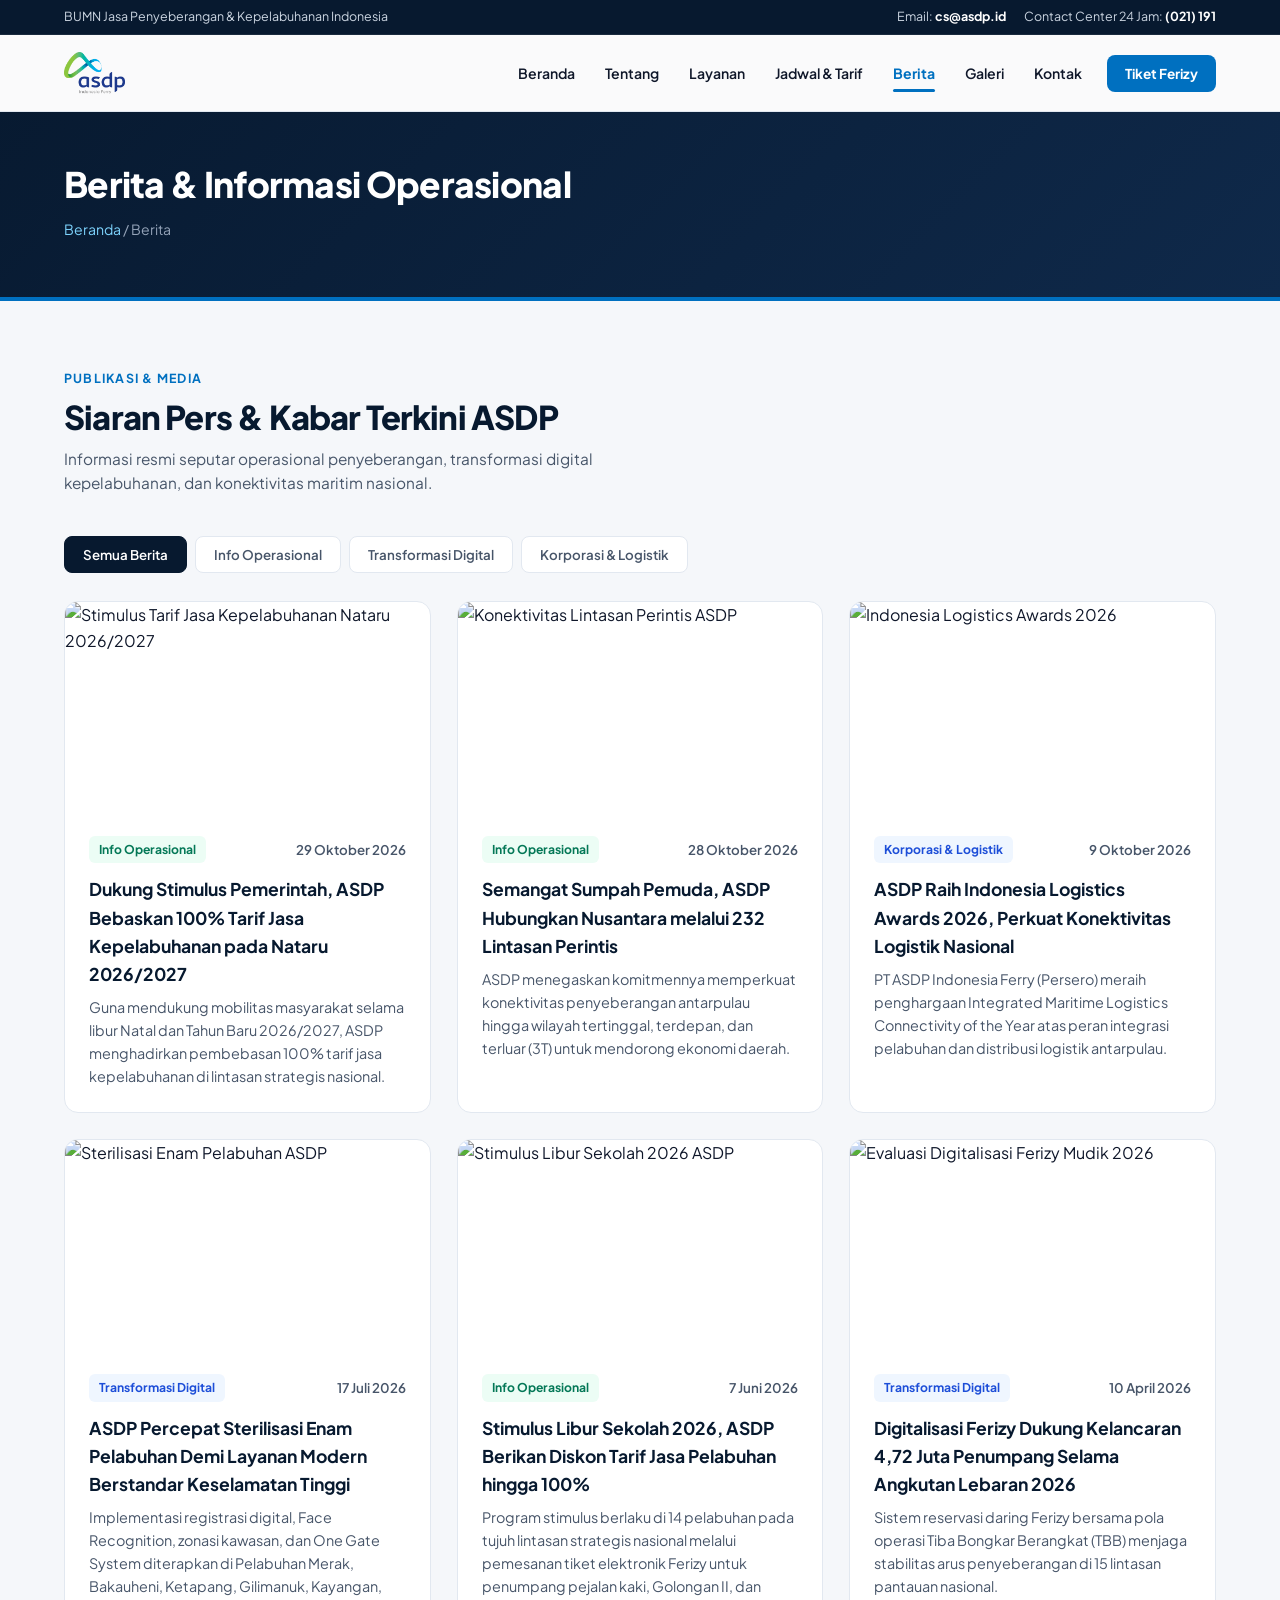
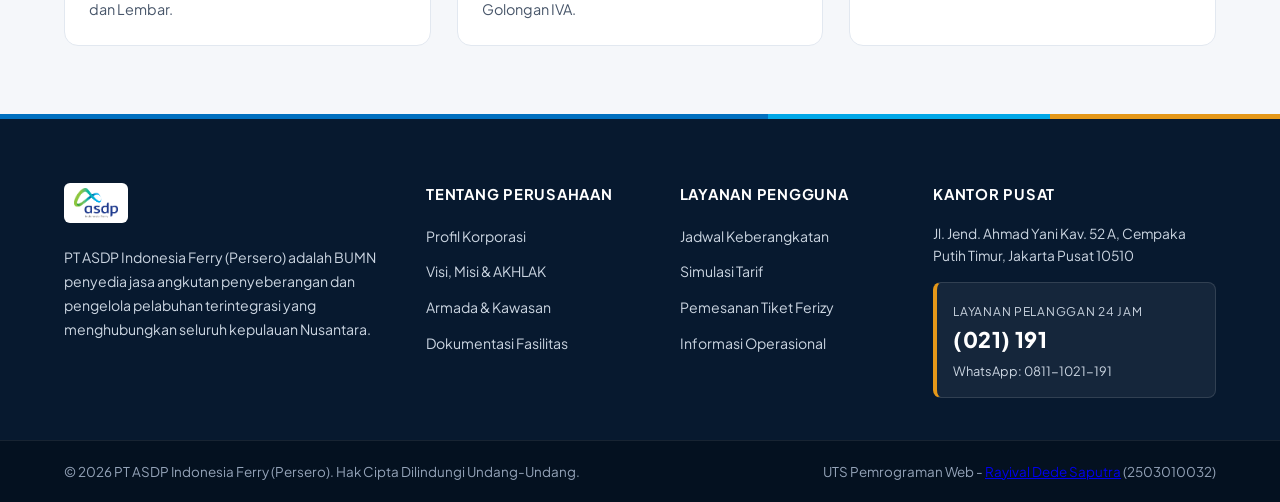
==== commit 43112b0c: "mengganti format foto ke webp" ====
--- a/berita.html
+++ b/berita.html
@@ -4,6 +4,7 @@
   <meta charset="UTF-8" />
   <meta name="viewport" content="width=device-width, initial-scale=1.0" />
   <title>Berita &amp; Pengumuman - PT ASDP Indonesia Ferry (Persero)</title>
+  <link rel="icon" type="image/webp" href="assets/logo.webp" />
   <link rel="stylesheet" href="css/style.css" />
 </head>
 <body>
@@ -35,7 +36,7 @@
 
       <div class="rayival_grid_3">
         <article class="rayival_card rayival_berita_card" data-category="operasional">
-          <img src="assets/berita/bebasTarif.png" alt="Stimulus Tarif Jasa Kepelabuhanan Nataru 2026/2027" class="rayival_card_img" />
+          <img src="assets/berita/bebasTarif.webp" alt="Stimulus Tarif Jasa Kepelabuhanan Nataru 2026/2027" class="rayival_card_img" />
           <div class="rayival_card_body">
             <div style="display: flex; justify-content: space-between; align-items: center; gap: 8px; flex-wrap: wrap;">
               <span class="rayival_pill rayival_pill_green">Info Operasional</span>
@@ -49,7 +50,7 @@
         </article>
 
         <article class="rayival_card rayival_berita_card" data-category="operasional">
-          <img src="assets/berita/sumpahPemuda.png" alt="Konektivitas Lintasan Perintis ASDP" class="rayival_card_img" />
+          <img src="assets/berita/sumpahPemuda.webp" alt="Konektivitas Lintasan Perintis ASDP" class="rayival_card_img" />
           <div class="rayival_card_body">
             <div style="display: flex; justify-content: space-between; align-items: center; gap: 8px; flex-wrap: wrap;">
               <span class="rayival_pill rayival_pill_green">Info Operasional</span>
@@ -63,7 +64,7 @@
         </article>
 
         <article class="rayival_card rayival_berita_card" data-category="korporasi">
-          <img src="assets/berita/logistikAwards.png" alt="Indonesia Logistics Awards 2026" class="rayival_card_img" />
+          <img src="assets/berita/logistikAwards.webp" alt="Indonesia Logistics Awards 2026" class="rayival_card_img" />
           <div class="rayival_card_body">
             <div style="display: flex; justify-content: space-between; align-items: center; gap: 8px; flex-wrap: wrap;">
               <span class="rayival_pill rayival_pill_blue">Korporasi &amp; Logistik</span>
@@ -77,7 +78,7 @@
         </article>
 
         <article class="rayival_card rayival_berita_card" data-category="digital">
-          <img src="assets/berita/steril.png" alt="Sterilisasi Enam Pelabuhan ASDP" class="rayival_card_img" />
+          <img src="assets/berita/steril.webp" alt="Sterilisasi Enam Pelabuhan ASDP" class="rayival_card_img" />
           <div class="rayival_card_body">
             <div style="display: flex; justify-content: space-between; align-items: center; gap: 8px; flex-wrap: wrap;">
               <span class="rayival_pill rayival_pill_blue">Transformasi Digital</span>
@@ -91,7 +92,7 @@
         </article>
 
         <article class="rayival_card rayival_berita_card" data-category="operasional">
-          <img src="assets/berita/stimulus.png" alt="Stimulus Libur Sekolah 2026 ASDP" class="rayival_card_img" />
+          <img src="assets/berita/stimulus.webp" alt="Stimulus Libur Sekolah 2026 ASDP" class="rayival_card_img" />
           <div class="rayival_card_body">
             <div style="display: flex; justify-content: space-between; align-items: center; gap: 8px; flex-wrap: wrap;">
               <span class="rayival_pill rayival_pill_green">Info Operasional</span>
@@ -105,7 +106,7 @@
         </article>
 
         <article class="rayival_card rayival_berita_card" data-category="digital">
-          <img src="assets/berita/pelangganFerizy.png" alt="Evaluasi Digitalisasi Ferizy Mudik 2026" class="rayival_card_img" />
+          <img src="assets/berita/pelangganFerizy.webp" alt="Evaluasi Digitalisasi Ferizy Mudik 2026" class="rayival_card_img" />
           <div class="rayival_card_body">
             <div style="display: flex; justify-content: space-between; align-items: center; gap: 8px; flex-wrap: wrap;">
               <span class="rayival_pill rayival_pill_blue">Transformasi Digital</span>
